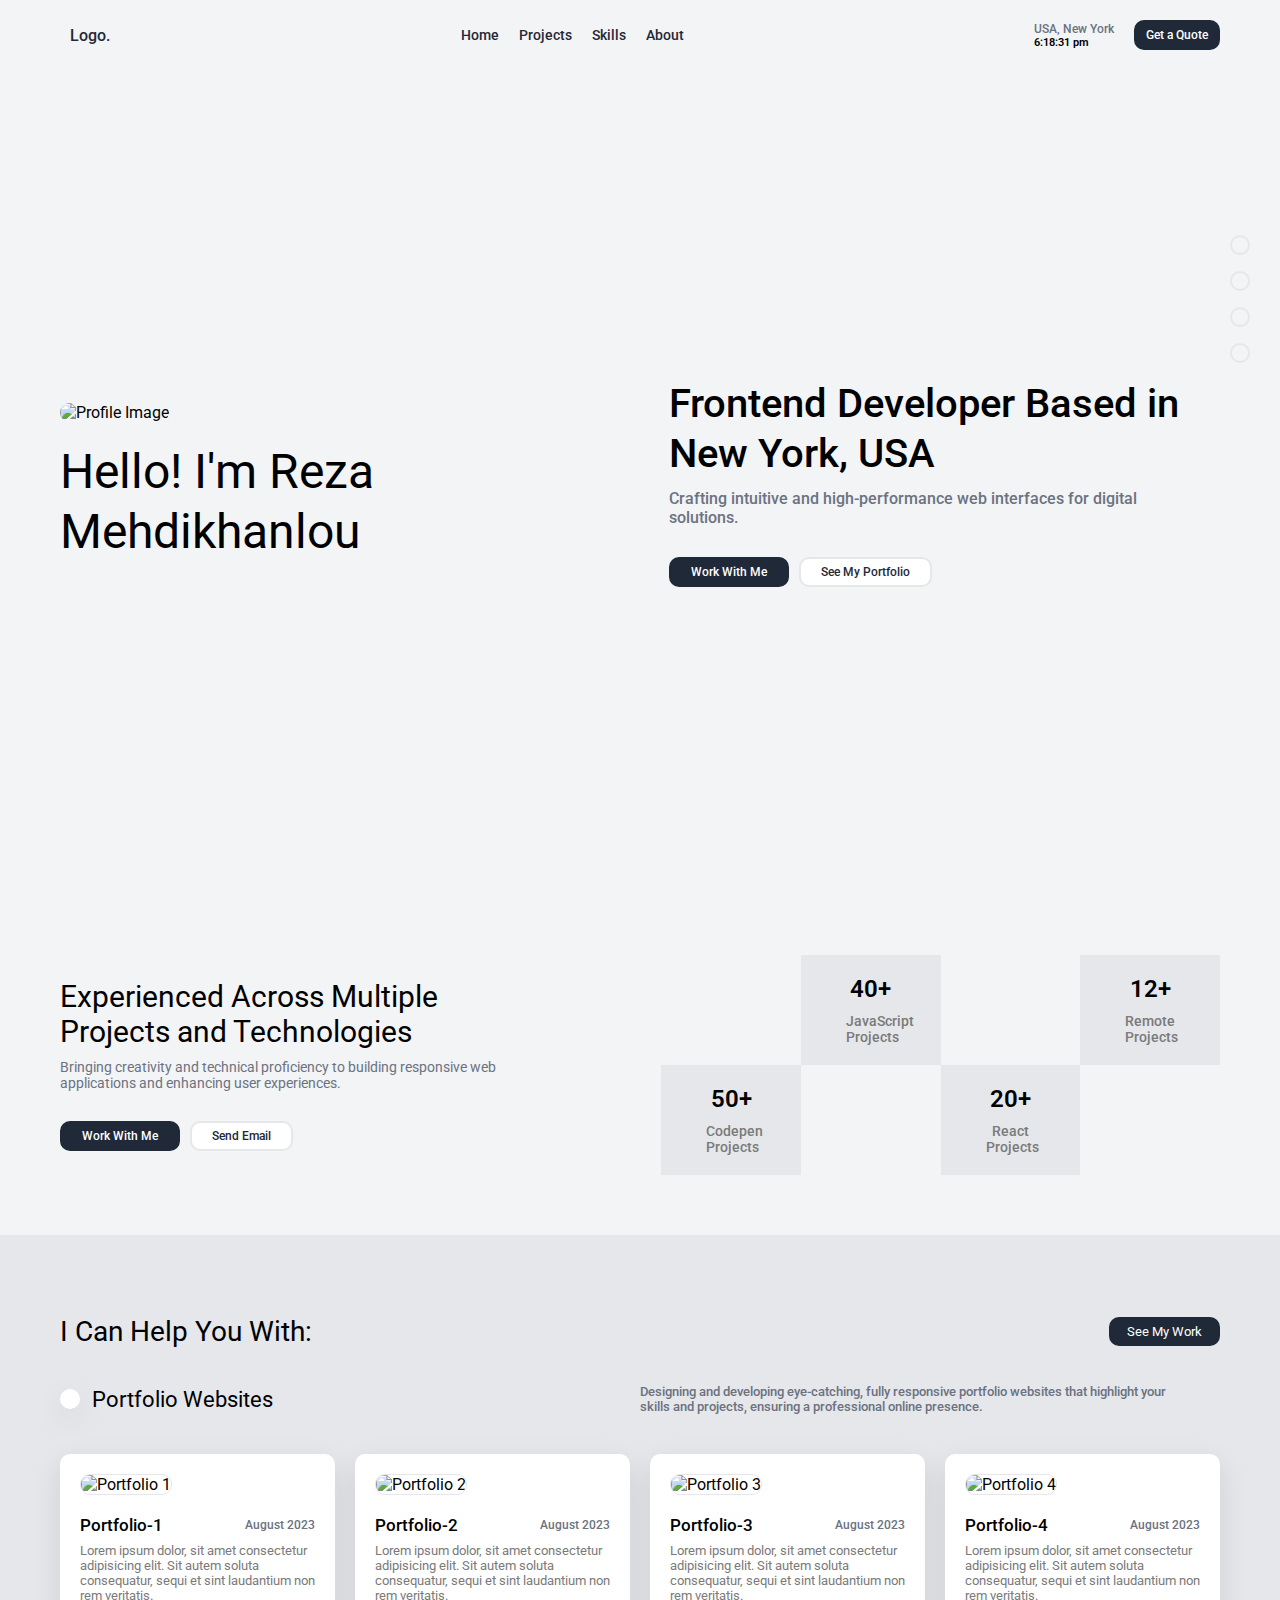
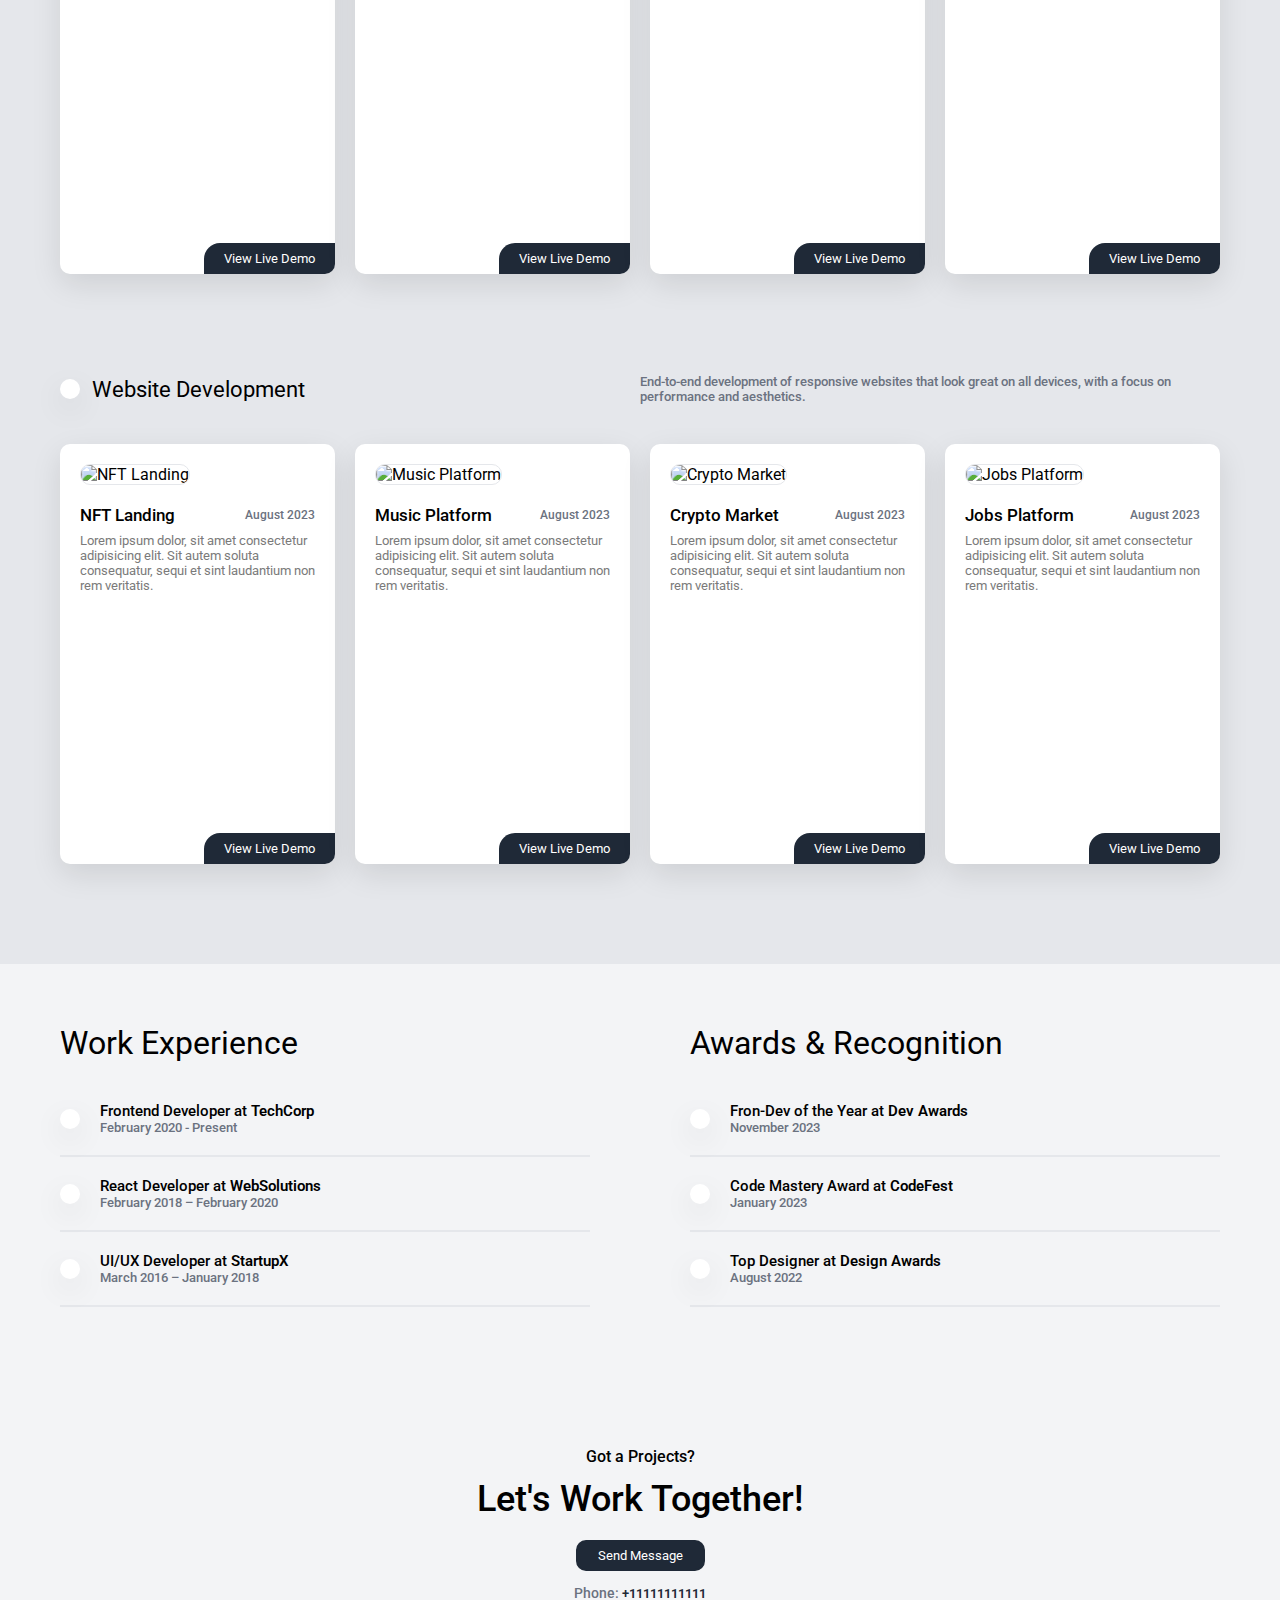
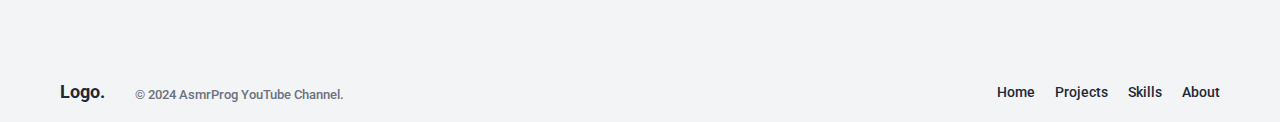
==== index2.html @ 804f6134 "18-11-2024" ====
<!DOCTYPE html>
<html lang="en">

<head>
    <meta charset="UTF-8">
    <meta name="viewport" content="width=device-width, initial-scale=1.0">
    <link rel="stylesheet" href="https://cdnjs.cloudflare.com/ajax/libs/remixicon/4.2.0/remixicon.min.css">
    <link rel="stylesheet" href="assets/css/style2.css">
    <title>Personal Portfolio #09 | AsmrProg</title>
</head>

<body>

    <nav class="navbar">

        <a href="#" class="navbar__logo"><i class="ri-code-s-slash-line"></i> Logo.</a>

        <div class="navbar__menu">
            <a href="#" class="navbar__link">Home</a>
            <a href="#" class="navbar__link">Projects</a>
            <a href="#" class="navbar__link">Skills</a>
            <a href="#" class="navbar__link">About</a>
        </div>

        <div class="navbar__actions">
            <div class="navbar__location">
                <h5>USA, New York</h5>
                <p>6:18:31 pm</p>
            </div>
            <button class="btn">Get a Quote</button>
        </div>

    </nav>

    <section class="hero">

        <div class="hero__content">
            <img src="assets/profile.png" alt="Profile Image" class="hero__image">
            <h2>Hello! I'm Reza Mehdikhanlou</h2>
        </div>

        <div class="hero__intro">
            <h3>Frontend Developer Based in New York, USA</h3>
            <p>Crafting intuitive and high-performance web interfaces for digital solutions.</p>
            <div class="hero__actions">
                <button class="btn">Work With Me</button>
                <button class="btn btn--secondary">See My Portfolio</button>
            </div>
        </div>

        <div class="hero__socials">
            <a href="#"><i class="ri-instagram-line"></i></a>
            <a href="#"><i class="ri-dribbble-line"></i></a>
            <a href="#"><i class="ri-linkedin-box-line"></i></a>
            <a href="#"><i class="ri-youtube-line"></i></a>
        </div>

    </section>

    <section class="skills">

        <div class="skills__desc">
            <h3>Experienced Across Multiple Projects and Technologies</h3>
            <p>Bringing creativity and technical proficiency to building responsive web applications and enhancing user
                experiences.</p>

            <div class="skills__actions">
                <button class="btn">Work With Me</button>
                <button class="btn btn--secondary">Send Email</button>
            </div>
        </div>

        <div class="skills__stats">
            <i class="ri-codepen-line"></i>
            <div class="skill__info">
                <h5>40+</h5>
                <p>JavaScript Projects</p>
            </div>
            <i class="ri-reactjs-line"></i>
            <div class="skill__info">
                <h5>12+</h5>
                <p>Remote Projects</p>
            </div>
            <div class="skill__info">
                <h5>50+</h5>
                <p>Codepen Projects</p>
            </div>
            <i class="ri-rocket-line"></i>
            <div class="skill__info">
                <h5>20+</h5>
                <p>React Projects</p>
            </div>
            <i class="ri-remote-control-line"></i>
        </div>

    </section>

    <section class="showcase">

        <div class="showcase__header">
            <h3>I Can Help You With:</h3>
            <button class="btn">See My Work</button>
        </div>

        <div class="showcase_categories">
            <section class="category">
                <div class="category__header">
                    <div class="category__title">
                        <i class="ri-macbook-line"></i>
                        <h4>Portfolio Websites</h4>
                    </div>
                    <div class="category__desc">
                        <p>Designing and developing eye-catching, fully responsive portfolio websites that highlight
                            your skills and projects, ensuring a professional online presence.</p>
                        <a href="#"><i class="ri-share-circle-line"></i></a>
                    </div>
                </div>

                <div class="category__projects">
                    <div class="project-card">
                        <img src="assets/item-1.png" alt="Portfolio 1" class="project-card__image">
                        <div class="project-card__info">
                            <h5>Portfolio-1</h5>
                            <p>August 2023</p>
                        </div>
                        <p class="project-card__desc">Lorem ipsum dolor, sit amet consectetur adipisicing elit.
                            Sit autem soluta consequatur, sequi
                            et sint laudantium non rem veritatis.</p>
                        <button class="btn">View Live Demo</button>
                    </div>
                    <div class="project-card">
                        <img src="assets/item-2.png" alt="Portfolio 2" class="project-card__image">
                        <div class="project-card__info">
                            <h5>Portfolio-2</h5>
                            <p>August 2023</p>
                        </div>
                        <p class="project-card__desc">Lorem ipsum dolor, sit amet consectetur adipisicing elit.
                            Sit autem soluta consequatur, sequi
                            et sint laudantium non rem veritatis.</p>
                        <button class="btn">View Live Demo</button>
                    </div>
                    <div class="project-card">
                        <img src="assets/item-3.jpg" alt="Portfolio 3" class="project-card__image">
                        <div class="project-card__info">
                            <h5>Portfolio-3</h5>
                            <p>August 2023</p>
                        </div>
                        <p class="project-card__desc">Lorem ipsum dolor, sit amet consectetur adipisicing elit.
                            Sit autem soluta consequatur, sequi
                            et sint laudantium non rem veritatis.</p>
                        <button class="btn">View Live Demo</button>
                    </div>
                    <div class="project-card">
                        <img src="assets/item-4.png" alt="Portfolio 4" class="project-card__image">
                        <div class="project-card__info">
                            <h5>Portfolio-4</h5>
                            <p>August 2023</p>
                        </div>
                        <p class="project-card__desc">Lorem ipsum dolor, sit amet consectetur adipisicing elit.
                            Sit autem soluta consequatur, sequi
                            et sint laudantium non rem veritatis.</p>
                        <button class="btn">View Live Demo</button>
                    </div>
                </div>

            </section>

            <section class="category">
                <div class="category__header">
                    <div class="category__title">
                        <i class="ri-group-2-line"></i>
                        <h4>Website Development</h4>
                    </div>
                    <div class="category__desc">
                        <p>End-to-end development of responsive websites that look great on all devices, with a focus on
                            performance and aesthetics.</p>
                        <a href="#"><i class="ri-share-circle-line"></i></a>
                    </div>
                </div>

                <div class="category__projects">
                    <div class="project-card">
                        <img src="assets/item-5.png" alt="NFT Landing" class="project-card__image">
                        <div class="project-card__info">
                            <h5>NFT Landing</h5>
                            <p>August 2023</p>
                        </div>
                        <p class="project-card__desc">Lorem ipsum dolor, sit amet consectetur adipisicing elit.
                            Sit autem soluta consequatur, sequi
                            et sint laudantium non rem veritatis.</p>
                        <button class="btn">View Live Demo</button>
                    </div>
                    <div class="project-card">
                        <img src="assets/item-6.png" alt="Music Platform" class="project-card__image">
                        <div class="project-card__info">
                            <h5>Music Platform</h5>
                            <p>August 2023</p>
                        </div>
                        <p class="project-card__desc">Lorem ipsum dolor, sit amet consectetur adipisicing elit.
                            Sit autem soluta consequatur, sequi
                            et sint laudantium non rem veritatis.</p>
                        <button class="btn">View Live Demo</button>
                    </div>
                    <div class="project-card">
                        <img src="assets/item-7.png" alt="Crypto Market" class="project-card__image">
                        <div class="project-card__info">
                            <h5>Crypto Market</h5>
                            <p>August 2023</p>
                        </div>
                        <p class="project-card__desc">Lorem ipsum dolor, sit amet consectetur adipisicing elit.
                            Sit autem soluta consequatur, sequi
                            et sint laudantium non rem veritatis.</p>
                        <button class="btn">View Live Demo</button>
                    </div>
                    <div class="project-card">
                        <img src="assets/item-8.png" alt="Jobs Platform" class="project-card__image">
                        <div class="project-card__info">
                            <h5>Jobs Platform</h5>
                            <p>August 2023</p>
                        </div>
                        <p class="project-card__desc">Lorem ipsum dolor, sit amet consectetur adipisicing elit.
                            Sit autem soluta consequatur, sequi
                            et sint laudantium non rem veritatis.</p>
                        <button class="btn">View Live Demo</button>
                    </div>
                </div>

            </section>

        </div>

    </section>

    <section class="career">
        <div class="career__jobs">
            <h3>Work Experience</h3>
            <div class="job">
                <i class="ri-pen-nib-line"></i>
                <div class="job__info">
                    <h5>Frontend Developer at <span>TechCorp</span></h5>
                    <p>February 2020 - Present</p>
                </div>
            </div>
            <div class="job">
                <i class="ri-reactjs-fill"></i>
                <div class="job__info">
                    <h5>React Developer at <span>WebSolutions</span></h5>
                    <p>February 2018 – February 2020</p>
                </div>
            </div>
            <div class="job">
                <i class="ri-paint-brush-line"></i>
                <div class="job__info">
                    <h5>UI/UX Developer at <span>StartupX</span></h5>
                    <p>March 2016 – January 2018</p>
                </div>
            </div>
        </div>

        <div class="career__awards">
            <h3>Awards & Recognition</h3>
            <div class="award">
                <div>
                    <i class="ri-medal-fill"></i>
                    <div class="award__info">
                        <h5>Fron-Dev of the Year at <span>Dev Awards</span></h5>
                        <p>November 2023</p>
                    </div>
                </div>
                <a href="#"><i class="ri-external-link-line"></i></a>
            </div>
            <div class="award">
                <div>
                    <i class="ri-javascript-line"></i>
                    <div class="award__info">
                        <h5>Code Mastery Award at <span>CodeFest</span></h5>
                        <p>January 2023</p>
                    </div>
                </div>
                <a href="#"><i class="ri-external-link-line"></i></a>
            </div>
            <div class="award">
                <div>
                    <i class="ri-award-fill"></i>
                    <div class="award__info">
                        <h5>Top Designer at <span>Design Awards</span></h5>
                        <p>August 2022</p>
                    </div>
                </div>
                <a href="#"><i class="ri-external-link-line"></i></a>
            </div>
        </div>

    </section>

    <section class="contact">
        <h5>Got a Projects?</h5>
        <h2>Let's Work Together!</h2>
        <button class="btn">Send Message</button>
        <p>Phone: <span>+11111111111</span></p>
    </section>

    <footer class="footer">
        <div class="footer__brand">
            <a href="#">Logo.</a>
            <p>© 2024 AsmrProg YouTube Channel.</p>
        </div>
        <div class="footer__links">
            <a href="#">Home</a>
            <a href="#">Projects</a>
            <a href="#">Skills</a>
            <a href="#">About</a>
        </div>
    </footer>

</body>

</html>
---- assets/css/style2.css ----
@import url('https://fonts.googleapis.com/css2?family=Roboto:ital,wght@0,100;0,300;0,400;0,500;0,700;0,900;1,100;1,300;1,400;1,500;1,700;1,900&display=swap');

*{
    margin: 0;
    padding: 0;
    box-sizing: border-box;
    font-family: "Roboto", sans-serif;
}

a{
    text-decoration: none;
    color: #1f2937;
}

img{
    object-fit: cover;
}

body{
    background: #f3f4f6;
}

.btn{
    border: 2px solid #1f2937;
    background: #1f2937;
    color: #fff;
    cursor: pointer;
    border-radius: 10px;
    transition: all 0.5s ease;
}

.btn:hover{
    color: #1f2937;
    background: #fff;
    border-color: #e5e7eb;
}

.btn--secondary{
    color: #1f2937;
    background: #fff;
    border: 2px solid #e5e7eb;
}

.btn--secondary:hover,
.hero__socials a:hover{
    border-color: #1f2937;
    background: #1f2937;
    color: #fff;
}

.navbar{
    display: flex;
    align-items: center;
    justify-content: space-between;
    padding: 20px 60px;
}

.navbar__logo{
    display: flex;
    align-items: center;
    font-weight: 500;
    gap: 10px;
}

.navbar__logo i{
    font-size: 30px;
}

.navbar__menu,
.footer__links{
    display: flex;
    gap: 20px;
}

.navbar__link,
.footer__links a{
    font-size: 14px;
    font-weight: 500;
    transition: all 0.5s ease;
}

.navbar__link:hover,
.footer__links a:hover{
    color: #000;
}

.navbar__actions{
    display: flex;
    align-items: center;
    gap: 20px;
}

.navbar__location h5{
    font-weight: 500;
    color: #6b7280;
    font-size: 12px;
}

.navbar__location p{
    font-size: 11px;
    font-weight: 600;
}

.navbar__actions .btn{
    padding: 6px 10px;
    font-size: 12px;
    font-weight: 500;
}

.hero{
    position: relative;
    display: flex;
    align-items: center;
    justify-content: space-between;
    padding: 100px 60px;
    gap: 60px;
    height: calc(100vh - 75px);
}

.hero__content,
.hero__intro{
    width: 50%;
}

.hero__image{
    width: 340px;
    height: 340px;
    border-radius: 10px;
}

.hero__content h2{
    font-size: 48px;
    line-height: 60px;
    font-weight: 400;
    margin-top: 20px;
    width: 85%;
}

.hero__intro{
    padding-right: 40px;
}

.hero__intro h3{
    font-weight: 500;
    font-size: 40px;
    line-height: 50px;
    margin-bottom: 10px;
}

.hero__intro p{
    color: #6b7280;
    font-weight: 500;
    margin-bottom: 30px;
}

.hero__actions,
.skills__actions{
    display: flex;
    gap: 10px;
}

.hero__actions .btn,
.skills__actions .btn{
    padding: 6px 20px;
    font-size: 12px;
    font-weight: 500;
}

.hero__socials{
    position: absolute;
    display: flex;
    flex-direction: column;
    gap: 16px;
    right: 30px;
    top: 20%;
}

.hero__socials a{
    display: flex;
    align-items: center;
    justify-content: center;
    font-size: 20px;
    border: 2px solid #e5e7eb;
    padding: 8px;
    border-radius: 50%;
    transition: all 0.5s ease;
}

.skills{
    padding: 60px;
    display: flex;
    align-items: center;
    gap: 40px;
}

.skills__desc,
.skills__stats{
    width: 50%;
}

.skills__desc{
    padding-right: 80px;
}

.skills__desc h3{
    font-size: 30px;
    font-weight: 400;
    margin-bottom: 10px;
}

.skills__desc p{
    color: #6b7280;
    font-size: 14px;
    margin-bottom: 30px;
}

.skills__stats{
    display: grid;
    grid-template-columns: 1fr 1fr 1fr 1fr;
}

.skills__stats i{
    font-size: 60px;
    display: flex;
    align-items: center;
    justify-content: center;
    padding: 20px 0;
}

.skill__info{
    background: #e5e7eb;
    display: flex;
    flex-direction: column;
    align-items: center;
    justify-content: center;
    padding: 20px;
}

.skill__info h5{
    text-align: center;
    font-size: 24px;
    font-weight: 600;
    margin-bottom: 10px;
}

.skill__info p{
    width: 50%;
    text-align: center;
    font-size: 14px;
    color: #7a7a7a;
    font-weight: 500;
}

.showcase{
    padding: 80px 60px 100px;
    background: #e5e7eb;
}

.showcase__header{
    display: flex;
    align-items: center;
    justify-content: space-between;
    margin-bottom: 36px;
}

.showcase__header h3{
    font-size: 28px;
    font-weight: 400;
}

.showcase__header .btn{
    font-size: 13px;
    padding: 5px 16px;
    color: #fff;
    background: #1f2937;
    border-color: #1f2937;
}

.showcase_categories .category:first-child{
    margin-bottom: 100px;
}

.category__header{
    display: flex;
    align-items: center;
}

.category__title,
.category__desc{
    width: 50%;
    display: flex;
    align-items: center;
}

.category__title{
    gap: 12px;
}

.category__title h4{
    font-size: 22px;
    font-weight: 400;
}

.category__title i{
    background: #fff;
    display: flex;
    align-items: center;
    justify-content: center;
    padding: 10px;
    border-radius: 50%;
    box-shadow: 0 10px 30px rgba(0, 0, 0, 0.1);
}

.category__desc{
    gap: 40px;
    justify-content: space-between;
}

.category__desc p{
    font-size: 13px;
    color: #6b7280;
    font-weight: 500;
}

.category__desc a{
    font-size: 22px;
}

.category__projects{
    margin-top: 40px;
    display: flex;
    gap: 20px;
}

.project-card{
    position: relative;
    width: 25%;
    height: 420px;
    padding: 20px;
    background: #fff;
    border-radius: 10px;
    box-shadow: 0 10px 30px rgba(0, 0, 0, 0.1);
}

.project-card__image{
    width: 100%;
    height: 200px;
    border-radius: 10px;
    object-position: top center;
    border: 1px solid #e5e7eb;
    margin-bottom: 20px;
}

.project-card__info{
    display: flex;
    align-items: center;
    justify-content: space-between;
    gap: 6px;
    margin-bottom: 8px;
}

.project-card__info h5{
    font-size: 17px;
    font-weight: 500;
}

.project-card__info p{
    font-size: 12px;
    color: #6b7280;
    font-weight: 500;
}

.project-card__desc{
    font-size: 13px;
    color: #7a7a7a;
    margin-bottom: 30px;
}

.project-card .btn{
    position: absolute;
    bottom: 0;
    right: 0;
    padding: 8px 20px;
    border-radius: 16px 0 10px 0;
    border: none;
    color: #fff;
    background: #1f2937;
}

.project-card .btn:hover{
    background: #000;
}

.career{
    padding: 60px 60px 80px;
    display: flex;
    align-items: center;
    gap: 100px;
}

.career__jobs,
.career__awards{
    width: 50%;
    display: flex;
    flex-direction: column;
    gap: 20px;
}

.career h3{
    font-size: 32px;
    font-weight: 400;
    margin-bottom: 20px;
}

.job,
.award{
    display: flex;
    align-items: center;
    gap: 20px;
    padding-bottom: 20px;
    border-bottom: 2px solid #e5e7eb;
}

.job i,
.award div i{
    font-size: 20px;
    padding: 10px;
    background: #fff;
    border-radius: 10px;
    font-weight: bold;
    box-shadow: 0 10px 30px rgba(0, 0, 0, 0.1);
}

.award{
    justify-content: space-between;
}

.award > div{
    display: flex;
    align-items: center;
    gap: 20px;
}

.job__info h5,
.award__info h5{
    font-size: 15px;
    font-weight: 500;
}

.job__info h5 span,
.award__info h5 span{
    font-weight: 600;
}

.job__info p,
.award__info p{
    font-size: 13px;
    color: #6b7280;
    font-weight: 500;
}

.award a i{
    font-size: 24px;
}

.contact{
    text-align: center;
    padding: 60px;
}

.contact h5{
    font-size: 16px;
    font-weight: 500;
    margin-bottom: 12px;
}

.contact h2{
    font-size: 36px;
    font-weight: 500;
    margin-bottom: 20px;
}

.contact .btn{
    padding: 6px 20px;
    border: 2px solid #1f2937;
    color: #fff;
    background: #1f2937;
    margin-bottom: 14px;
}

.contact p{
    color: #6b7280;
    font-size: 14px;
    font-weight: 500;
}

.contact p span{
    color: #1f2937;
    font-weight: 600;
    font-size: 13px;
}

.footer{
    padding: 20px 60px;
    display: flex;
    align-items: center;
    justify-content: space-between;
}

.footer__brand{
    display: flex;
    align-items: flex-end;
    gap: 30px;
}

.footer__brand a{
    font-weight: bold;
    font-size: 18px;
}

.footer__brand p{
    font-size: 13px;
    color: #6b7280;
    font-weight: 500;
}

@media screen and (max-width: 1230px) {
    
    .hero__image{
        width: 100%;
    }

    .hero__content h2{
        font-size: 38px;
        text-align: center;
    }

    .hero__intro h3{
        font-size: 30px;
    }

    .hero__intro p{
        font-size: 15px;
    }

    .skills__desc{
        padding-right: 20px;
    }
    
    .skills__desc h3{
        font-size: 26px;
    }

    .skills__stats i{
        font-size: 50px;
    }

    .skill__info h5{
        font-size: 20px;
    }

    .skill__info p{
        font-size: 12px;
        width: 100%;
    }

    .category__title{
        width: 40%;
    }

    .category__desc{
        width: 60%;
    }

    .category__projects{
        flex-wrap: wrap;
    }

    .project-card{
        width: 48%;
    }

}

@media screen and (max-width: 992px) {
    
    .navbar{
        padding: 20px 30px;
    }

    .hero{
        padding: 100px 30px 40px;
    }

    .hero__intro h3{
        font-size: 22px;
        line-height: 34px;
    }

    .hero__intro p{
        font-size: 13px;
    }

    .hero__socials{
        top: 6%;
    }

    .skills{
        flex-direction: column;
        padding: 60px 30px 80px;
    }

    .skills__desc,
    .skills__stats,
    .category__title,
    .category__desc,
    .career__jobs,
    .career__awards{
        width: 100%;
    }

    .skills__desc{
        padding-right: 0;
    }

    .showcase{
        padding: 80px 30px 100px;
    }

    .category__header{
        flex-direction: column;
    }

    .category__title{
        margin-bottom: 20px;
    }

    .career{
        padding: 60px 30px 80px;
        flex-direction: column;
        gap: 60px;
    }

    .footer{
        padding: 20px 30px;
    }

}


@media screen and (max-width: 768px) {
    
    .navbar__actions{
        display: none;
    }

    .hero{
        flex-direction: column;
        height: auto;
        padding: 40px 30px 0px;
        gap: 30px;
    }

    .hero__content,
    .hero__intro{
        width: 100%;
    }

    .hero__content h2{
        width: 100%;
        font-size: 30px;
    }

    .hero__socials{
        position: relative;
        flex-direction: row;
        right: auto;
        margin-top: 10px;
    }

    .showcase__header h3{
        font-size: 24px;
    }

    .category__title h4{
        font-size: 20px;
    }

    .project-card{
        width: 100%;
        height: 500px;
    }

    .project-card__image{
        height: 300px;
    }

    .career h3{
        font-size: 26px;
    }

    .footer{
        flex-direction: column-reverse;
        gap: 16px;
    }

}
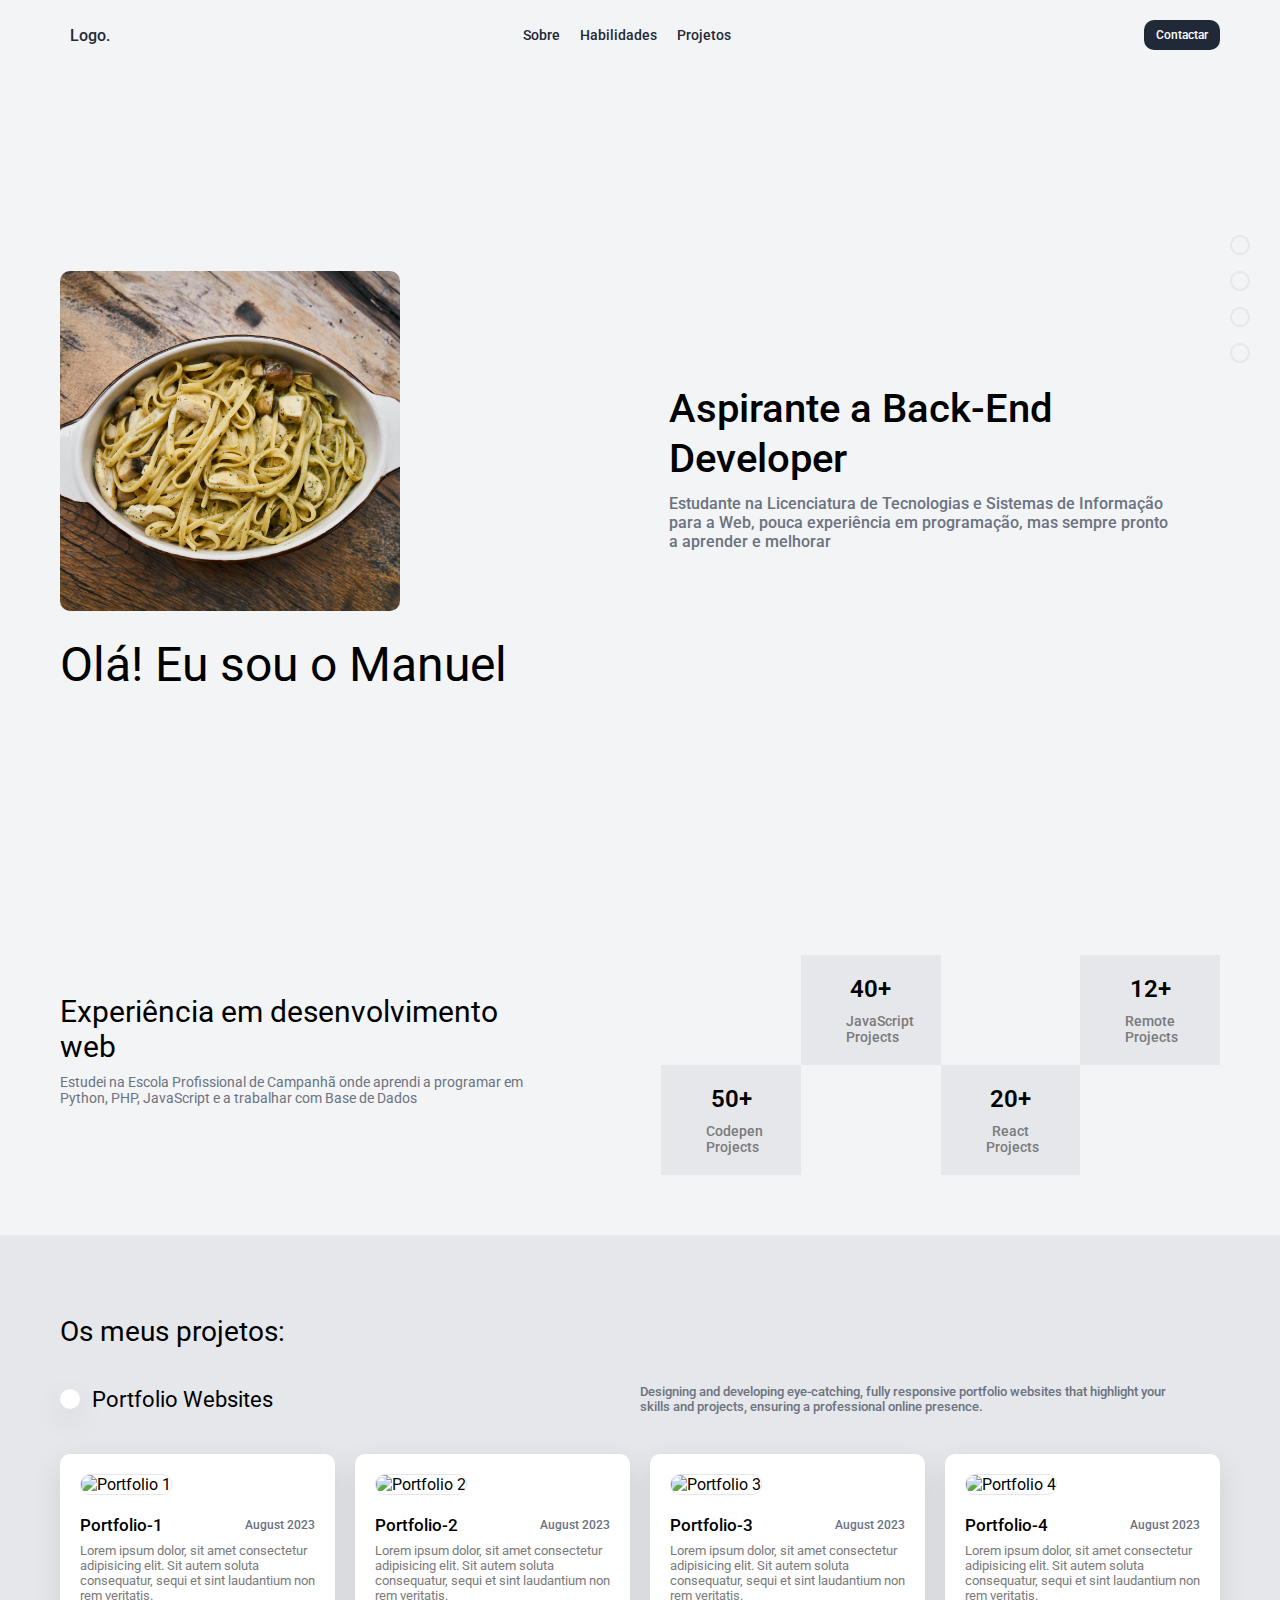
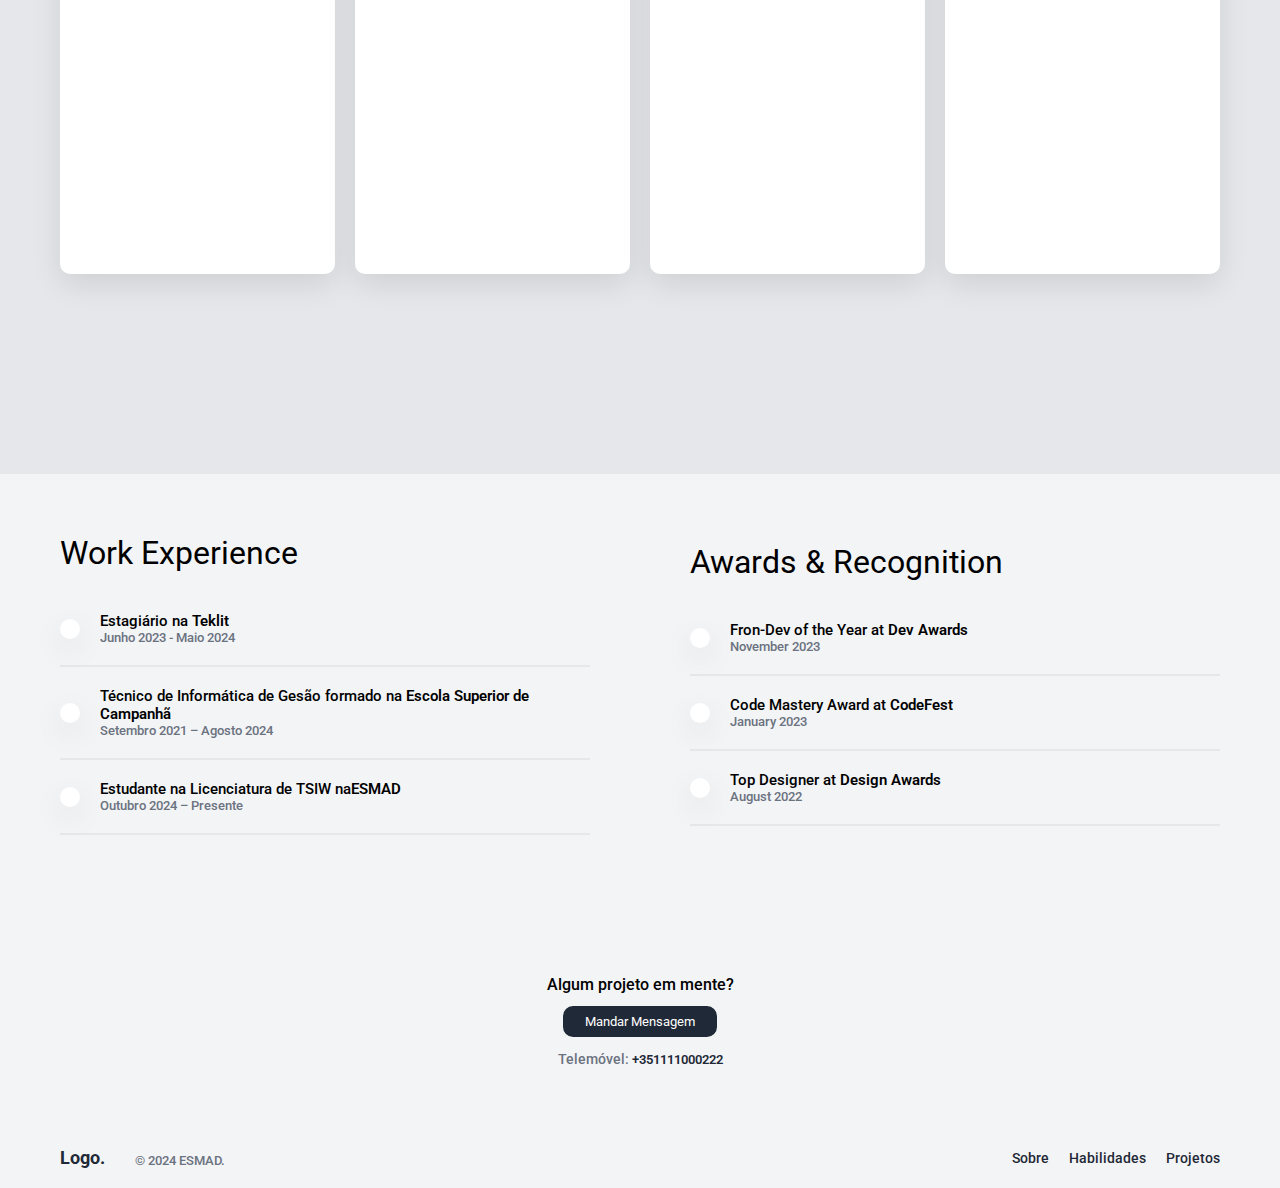
==== commit 67c12f0d: "20-11-2024" ====
--- a/index2.html
+++ b/index2.html
@@ -1,5 +1,5 @@
 <!DOCTYPE html>
-<html lang="en">
+<html lang="pt">
 
 <head>
     <meta charset="UTF-8">
@@ -16,18 +16,13 @@
         <a href="#" class="navbar__logo"><i class="ri-code-s-slash-line"></i> Logo.</a>
 
         <div class="navbar__menu">
-            <a href="#" class="navbar__link">Home</a>
-            <a href="#" class="navbar__link">Projects</a>
-            <a href="#" class="navbar__link">Skills</a>
-            <a href="#" class="navbar__link">About</a>
+            <a href="#" class="navbar__link">Sobre</a>
+            <a href="#habilidades" class="navbar__link">Habilidades</a>
+            <a href="#projetos" class="navbar__link">Projetos</a>
         </div>
 
         <div class="navbar__actions">
-            <div class="navbar__location">
-                <h5>USA, New York</h5>
-                <p>6:18:31 pm</p>
-            </div>
-            <button class="btn">Get a Quote</button>
+            <a href="#contactar" class="navbar__link"><button class="btn">Contactar</button></a>
         </div>
 
     </nav>
@@ -35,17 +30,13 @@
     <section class="hero">
 
         <div class="hero__content">
-            <img src="assets/profile.png" alt="Profile Image" class="hero__image">
-            <h2>Hello! I'm Reza Mehdikhanlou</h2>
+            <img src="assets/img/receita1.jpg" alt="Profile Image" class="hero__image">
+            <h2>Olá! Eu sou o Manuel</h2>
         </div>
 
         <div class="hero__intro">
-            <h3>Frontend Developer Based in New York, USA</h3>
-            <p>Crafting intuitive and high-performance web interfaces for digital solutions.</p>
-            <div class="hero__actions">
-                <button class="btn">Work With Me</button>
-                <button class="btn btn--secondary">See My Portfolio</button>
-            </div>
+            <h3>Aspirante a Back-End Developer</h3>
+            <p>Estudante na Licenciatura de Tecnologias e Sistemas de Informação para a Web, pouca experiência em programação, mas sempre pronto a aprender e melhorar </p>
         </div>
 
         <div class="hero__socials">
@@ -57,17 +48,11 @@
 
     </section>
 
-    <section class="skills">
+    <section id="habilidades"class="skills">
 
         <div class="skills__desc">
-            <h3>Experienced Across Multiple Projects and Technologies</h3>
-            <p>Bringing creativity and technical proficiency to building responsive web applications and enhancing user
-                experiences.</p>
-
-            <div class="skills__actions">
-                <button class="btn">Work With Me</button>
-                <button class="btn btn--secondary">Send Email</button>
-            </div>
+            <h3>Experiência em desenvolvimento web</h3>
+            <p>Estudei na Escola Profissional de Campanhã onde aprendi a programar em Python, PHP, JavaScript e a trabalhar com Base de Dados</p>
         </div>
 
         <div class="skills__stats">
@@ -95,11 +80,10 @@
 
     </section>
 
-    <section class="showcase">
+    <section id="projetos" class="showcase">
 
         <div class="showcase__header">
-            <h3>I Can Help You With:</h3>
-            <button class="btn">See My Work</button>
+            <h3>Os meus projetos:</h3>
         </div>
 
         <div class="showcase_categories">
@@ -126,7 +110,6 @@
                         <p class="project-card__desc">Lorem ipsum dolor, sit amet consectetur adipisicing elit.
                             Sit autem soluta consequatur, sequi
                             et sint laudantium non rem veritatis.</p>
-                        <button class="btn">View Live Demo</button>
                     </div>
                     <div class="project-card">
                         <img src="assets/item-2.png" alt="Portfolio 2" class="project-card__image">
@@ -137,7 +120,6 @@
                         <p class="project-card__desc">Lorem ipsum dolor, sit amet consectetur adipisicing elit.
                             Sit autem soluta consequatur, sequi
                             et sint laudantium non rem veritatis.</p>
-                        <button class="btn">View Live Demo</button>
                     </div>
                     <div class="project-card">
                         <img src="assets/item-3.jpg" alt="Portfolio 3" class="project-card__image">
@@ -145,10 +127,11 @@
                             <h5>Portfolio-3</h5>
                             <p>August 2023</p>
                         </div>
-                        <p class="project-card__desc">Lorem ipsum dolor, sit amet consectetur adipisicing elit.
-                            Sit autem soluta consequatur, sequi
-                            et sint laudantium non rem veritatis.</p>
-                        <button class="btn">View Live Demo</button>
+                        <p class="project-card__desc">
+                            Lorem ipsum dolor, sit amet consectetur adipisicing elit.
+                            Sit autem soluta consequatur, sequi
+                            et sint laudantium non rem veritatis.
+                        </p>
                     </div>
                     <div class="project-card">
                         <img src="assets/item-4.png" alt="Portfolio 4" class="project-card__image">
@@ -156,72 +139,11 @@
                             <h5>Portfolio-4</h5>
                             <p>August 2023</p>
                         </div>
-                        <p class="project-card__desc">Lorem ipsum dolor, sit amet consectetur adipisicing elit.
-                            Sit autem soluta consequatur, sequi
-                            et sint laudantium non rem veritatis.</p>
-                        <button class="btn">View Live Demo</button>
-                    </div>
-                </div>
-
-            </section>
-
-            <section class="category">
-                <div class="category__header">
-                    <div class="category__title">
-                        <i class="ri-group-2-line"></i>
-                        <h4>Website Development</h4>
-                    </div>
-                    <div class="category__desc">
-                        <p>End-to-end development of responsive websites that look great on all devices, with a focus on
-                            performance and aesthetics.</p>
-                        <a href="#"><i class="ri-share-circle-line"></i></a>
-                    </div>
-                </div>
-
-                <div class="category__projects">
-                    <div class="project-card">
-                        <img src="assets/item-5.png" alt="NFT Landing" class="project-card__image">
-                        <div class="project-card__info">
-                            <h5>NFT Landing</h5>
-                            <p>August 2023</p>
-                        </div>
-                        <p class="project-card__desc">Lorem ipsum dolor, sit amet consectetur adipisicing elit.
-                            Sit autem soluta consequatur, sequi
-                            et sint laudantium non rem veritatis.</p>
-                        <button class="btn">View Live Demo</button>
-                    </div>
-                    <div class="project-card">
-                        <img src="assets/item-6.png" alt="Music Platform" class="project-card__image">
-                        <div class="project-card__info">
-                            <h5>Music Platform</h5>
-                            <p>August 2023</p>
-                        </div>
-                        <p class="project-card__desc">Lorem ipsum dolor, sit amet consectetur adipisicing elit.
-                            Sit autem soluta consequatur, sequi
-                            et sint laudantium non rem veritatis.</p>
-                        <button class="btn">View Live Demo</button>
-                    </div>
-                    <div class="project-card">
-                        <img src="assets/item-7.png" alt="Crypto Market" class="project-card__image">
-                        <div class="project-card__info">
-                            <h5>Crypto Market</h5>
-                            <p>August 2023</p>
-                        </div>
-                        <p class="project-card__desc">Lorem ipsum dolor, sit amet consectetur adipisicing elit.
-                            Sit autem soluta consequatur, sequi
-                            et sint laudantium non rem veritatis.</p>
-                        <button class="btn">View Live Demo</button>
-                    </div>
-                    <div class="project-card">
-                        <img src="assets/item-8.png" alt="Jobs Platform" class="project-card__image">
-                        <div class="project-card__info">
-                            <h5>Jobs Platform</h5>
-                            <p>August 2023</p>
-                        </div>
-                        <p class="project-card__desc">Lorem ipsum dolor, sit amet consectetur adipisicing elit.
-                            Sit autem soluta consequatur, sequi
-                            et sint laudantium non rem veritatis.</p>
-                        <button class="btn">View Live Demo</button>
+                        <p class="project-card__desc">
+                            Lorem ipsum dolor, sit amet consectetur adipisicing elit.
+                            Sit autem soluta consequatur, sequi
+                            et sint laudantium non rem veritatis.
+                        </p>
                     </div>
                 </div>
 
@@ -237,22 +159,22 @@
             <div class="job">
                 <i class="ri-pen-nib-line"></i>
                 <div class="job__info">
-                    <h5>Frontend Developer at <span>TechCorp</span></h5>
-                    <p>February 2020 - Present</p>
+                    <h5>Estagiário na <span>Teklit</span></h5>
+                    <p>Junho 2023 - Maio 2024</p>
                 </div>
             </div>
             <div class="job">
                 <i class="ri-reactjs-fill"></i>
                 <div class="job__info">
-                    <h5>React Developer at <span>WebSolutions</span></h5>
-                    <p>February 2018 – February 2020</p>
+                    <h5>Técnico de Informática de Gesão formado na <span>Escola Superior de Campanhã</span></h5>
+                    <p>Setembro 2021 – Agosto 2024</p>
                 </div>
             </div>
             <div class="job">
                 <i class="ri-paint-brush-line"></i>
                 <div class="job__info">
-                    <h5>UI/UX Developer at <span>StartupX</span></h5>
-                    <p>March 2016 – January 2018</p>
+                    <h5>Estudante na Licenciatura de TSIW na<span>ESMAD</span></h5>
+                    <p>Outubro 2024 – Presente</p>
                 </div>
             </div>
         </div>
@@ -293,23 +215,21 @@
 
     </section>
 
-    <section class="contact">
-        <h5>Got a Projects?</h5>
-        <h2>Let's Work Together!</h2>
-        <button class="btn">Send Message</button>
-        <p>Phone: <span>+11111111111</span></p>
+    <section id="contactar" class="contact">
+        <h5>Algum projeto em mente?</h5>
+        <button class="btn">Mandar Mensagem</button> <!--Trabalho em progresso-->
+        <p>Telemóvel: <span>+351111000222</span></p>
     </section>
 
     <footer class="footer">
         <div class="footer__brand">
             <a href="#">Logo.</a>
-            <p>© 2024 AsmrProg YouTube Channel.</p>
+            <p>© 2024 ESMAD.</p>
         </div>
         <div class="footer__links">
-            <a href="#">Home</a>
-            <a href="#">Projects</a>
-            <a href="#">Skills</a>
-            <a href="#">About</a>
+            <a href="#" class="navbar__link">Sobre</a>
+            <a href="#habilidades" class="navbar__link">Habilidades</a>
+            <a href="#projetos" class="navbar__link">Projetos</a>
         </div>
     </footer>
 
--- a/assets/css/style2.css
+++ b/assets/css/style2.css
@@ -151,19 +151,6 @@
     color: #6b7280;
     font-weight: 500;
     margin-bottom: 30px;
-}
-
-.hero__actions,
-.skills__actions{
-    display: flex;
-    gap: 10px;
-}
-
-.hero__actions .btn,
-.skills__actions .btn{
-    padding: 6px 20px;
-    font-size: 12px;
-    font-weight: 500;
 }
 
 .hero__socials{
